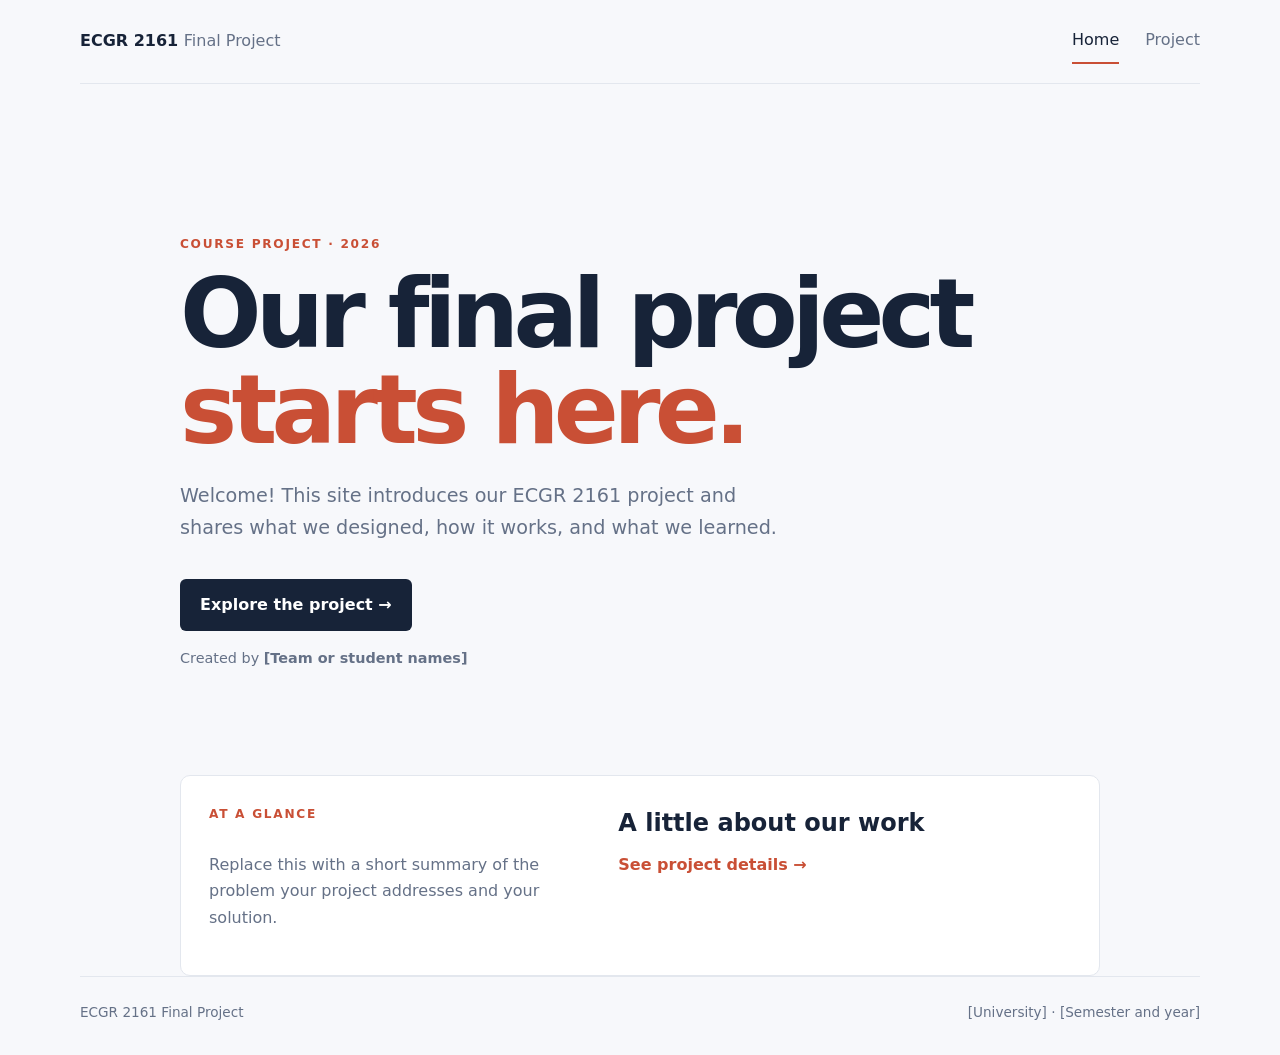
==== index.html @ 5900aa7a "Add two-page static project site template" ====
<!doctype html>
<html lang="en">
<head>
  <meta charset="utf-8">
  <meta name="viewport" content="width=device-width, initial-scale=1">
  <title>ECGR 2161 Final Project</title>
  <link rel="stylesheet" href="styles.css">
</head>
<body>
  <header><a class="brand" href="index.html">ECGR 2161 <span>Final Project</span></a><nav aria-label="Main navigation"><a aria-current="page" href="index.html">Home</a><a href="project.html">Project</a></nav></header>
  <main>
    <section class="hero"><p class="eyebrow">COURSE PROJECT · 2026</p><h1>Our final project<br><span>starts here.</span></h1><p class="intro">Welcome! This site introduces our ECGR 2161 project and shares what we designed, how it works, and what we learned.</p><a class="button" href="project.html">Explore the project →</a><p class="muted">Created by <strong>[Team or student names]</strong></p></section>
    <section class="summary"><p class="eyebrow">AT A GLANCE</p><h2>A little about our work</h2><p>Replace this with a short summary of the problem your project addresses and your solution.</p><a class="link" href="project.html">See project details →</a></section>
  </main>
  <footer>ECGR 2161 Final Project <span>[University] · [Semester and year]</span></footer>
</body>
</html>
---- styles.css ----
:root{font-family:Inter,ui-sans-serif,system-ui,-apple-system,"Segoe UI",sans-serif;color:#172338;background:#f7f8fb;line-height:1.65;--muted:#657187;--accent:#c94f35;--line:#e3e7ee}*{box-sizing:border-box}body{margin:0}a{color:inherit}header,footer{width:min(1120px,calc(100% - 48px));margin:auto}header{min-height:84px;display:flex;align-items:center;justify-content:space-between;gap:24px;border-bottom:1px solid var(--line)}.brand{font-weight:800;text-decoration:none}.brand span{color:var(--muted);font-weight:500}nav{display:flex;gap:26px}nav a{text-decoration:none;color:var(--muted);padding:8px 0}nav a:hover,nav a[aria-current=page]{color:#172338;border-bottom:2px solid var(--accent)}main{width:min(920px,calc(100% - 48px));margin:auto}.hero{padding:clamp(80px,14vw,150px) 0 90px}.eyebrow{color:var(--accent);font-size:.76rem;font-weight:800;letter-spacing:.14em}h1,h2,p{margin-top:0}h1{font-size:clamp(3rem,8vw,6rem);line-height:1;letter-spacing:-.06em;margin-bottom:22px}h1 span{color:var(--accent)}.intro{max-width:620px;color:var(--muted);font-size:1.2rem}.button{display:inline-block;margin:16px 0;padding:13px 20px;border-radius:6px;background:#172338;color:white;text-decoration:none;font-weight:700}.button:hover{background:var(--accent)}.muted{color:var(--muted);font-size:.9rem}.summary,article{padding:28px;border:1px solid var(--line);border-radius:10px;background:white}.summary{display:grid;grid-template-columns:1fr 1.2fr;gap:8px 32px}.summary .eyebrow,.summary h2{margin-bottom:0}.summary>p:nth-of-type(2){color:var(--muted)}.link{color:var(--accent);font-weight:750;text-decoration:none}.link:hover{text-decoration:underline}.project{padding:72px 0 96px}.heading{margin-bottom:42px}.heading h1{font-size:clamp(2.8rem,7vw,5rem)}.cards{display:grid;grid-template-columns:repeat(2,1fr);gap:18px}article{min-height:210px}article h2,.team h2{font-size:1.35rem;letter-spacing:-.03em}article p:last-child,.team p:last-child{color:var(--muted)}.team{margin:60px 0 30px}footer{display:flex;justify-content:space-between;gap:16px;padding:24px 0 32px;border-top:1px solid var(--line);color:var(--muted);font-size:.85rem}@media(max-width:640px){header,footer{width:calc(100% - 32px)}main{width:calc(100% - 32px)}.brand span{display:block;font-size:.82rem}nav{gap:16px}.summary,.cards{grid-template-columns:1fr}.summary{gap:12px}article{min-height:0}footer{flex-direction:column}}
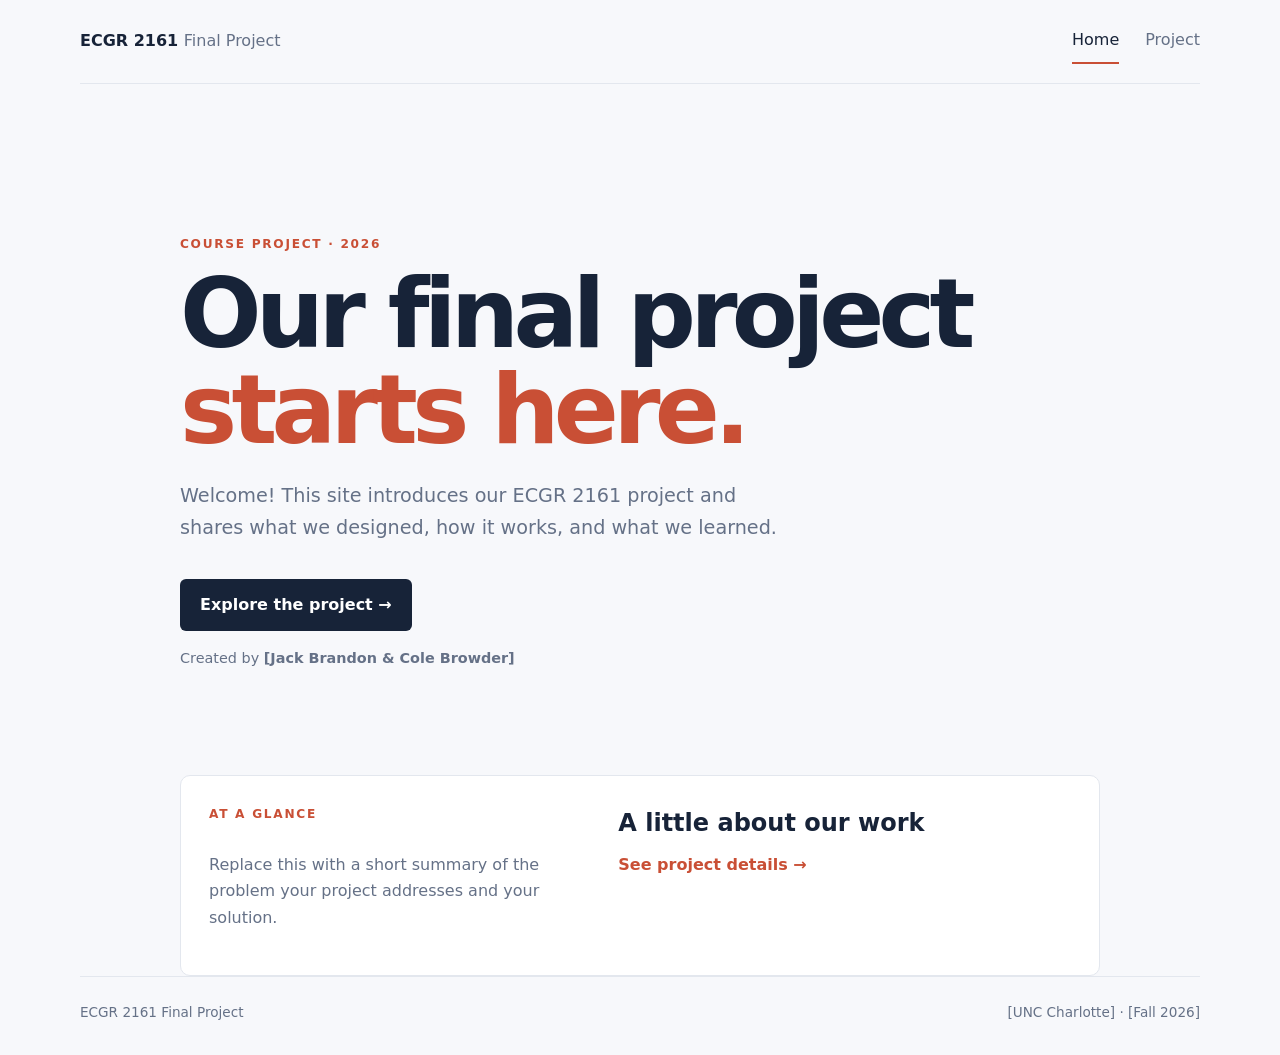
==== commit 0625c43e: "Update team names and footer in index.html Updated team names and footer details in the index.html f" ====
--- a/index.html
+++ b/index.html
@@ -9,9 +9,9 @@
 <body>
   <header><a class="brand" href="index.html">ECGR 2161 <span>Final Project</span></a><nav aria-label="Main navigation"><a aria-current="page" href="index.html">Home</a><a href="project.html">Project</a></nav></header>
   <main>
-    <section class="hero"><p class="eyebrow">COURSE PROJECT · 2026</p><h1>Our final project<br><span>starts here.</span></h1><p class="intro">Welcome! This site introduces our ECGR 2161 project and shares what we designed, how it works, and what we learned.</p><a class="button" href="project.html">Explore the project →</a><p class="muted">Created by <strong>[Team or student names]</strong></p></section>
+    <section class="hero"><p class="eyebrow">COURSE PROJECT · 2026</p><h1>Our final project<br><span>starts here.</span></h1><p class="intro">Welcome! This site introduces our ECGR 2161 project and shares what we designed, how it works, and what we learned.</p><a class="button" href="project.html">Explore the project →</a><p class="muted">Created by <strong>[Jack Brandon & Cole Browder]</strong></p></section>
     <section class="summary"><p class="eyebrow">AT A GLANCE</p><h2>A little about our work</h2><p>Replace this with a short summary of the problem your project addresses and your solution.</p><a class="link" href="project.html">See project details →</a></section>
   </main>
-  <footer>ECGR 2161 Final Project <span>[University] · [Semester and year]</span></footer>
+  <footer>ECGR 2161 Final Project <span>[UNC Charlotte] · [Fall 2026]</span></footer>
 </body>
 </html>
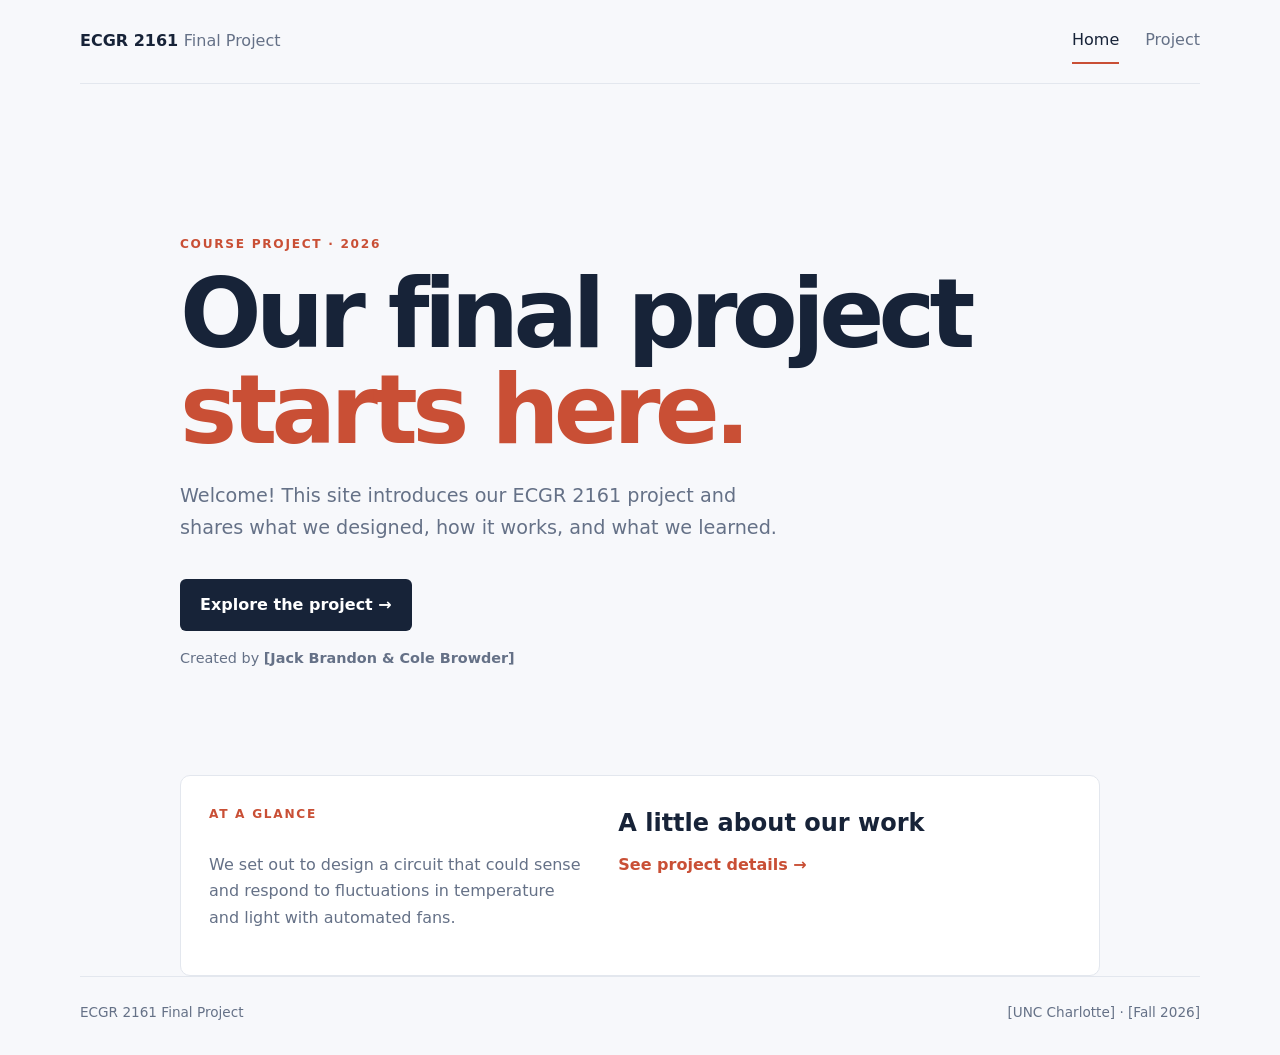
==== commit 69f0ae86: "Revise project summary in index.html Updated the summary section to provide a brief overview of the " ====
--- a/index.html
+++ b/index.html
@@ -10,7 +10,7 @@
   <header><a class="brand" href="index.html">ECGR 2161 <span>Final Project</span></a><nav aria-label="Main navigation"><a aria-current="page" href="index.html">Home</a><a href="project.html">Project</a></nav></header>
   <main>
     <section class="hero"><p class="eyebrow">COURSE PROJECT · 2026</p><h1>Our final project<br><span>starts here.</span></h1><p class="intro">Welcome! This site introduces our ECGR 2161 project and shares what we designed, how it works, and what we learned.</p><a class="button" href="project.html">Explore the project →</a><p class="muted">Created by <strong>[Jack Brandon & Cole Browder]</strong></p></section>
-    <section class="summary"><p class="eyebrow">AT A GLANCE</p><h2>A little about our work</h2><p>Replace this with a short summary of the problem your project addresses and your solution.</p><a class="link" href="project.html">See project details →</a></section>
+    <section class="summary"><p class="eyebrow">AT A GLANCE</p><h2>A little about our work</h2><p>We set out to design a circuit that could sense and respond to fluctuations in temperature and light with automated fans.</p><a class="link" href="project.html">See project details →</a></section>
   </main>
   <footer>ECGR 2161 Final Project <span>[UNC Charlotte] · [Fall 2026]</span></footer>
 </body>
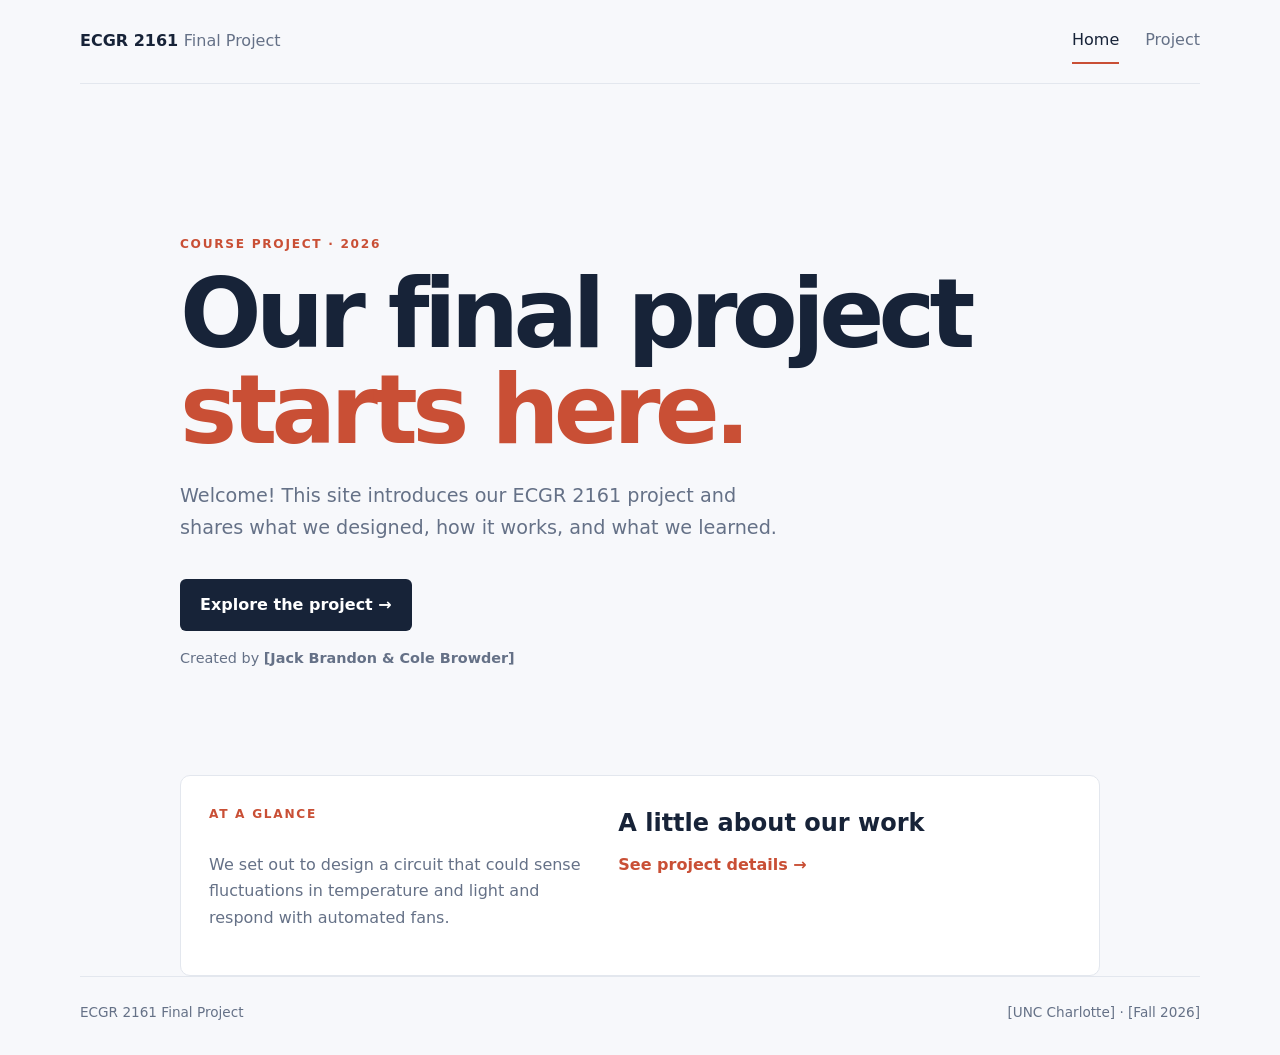
==== commit 11ef7b92: "Clarify project description in summary section Updated the summary section to clarify the project de" ====
--- a/index.html
+++ b/index.html
@@ -10,7 +10,7 @@
   <header><a class="brand" href="index.html">ECGR 2161 <span>Final Project</span></a><nav aria-label="Main navigation"><a aria-current="page" href="index.html">Home</a><a href="project.html">Project</a></nav></header>
   <main>
     <section class="hero"><p class="eyebrow">COURSE PROJECT · 2026</p><h1>Our final project<br><span>starts here.</span></h1><p class="intro">Welcome! This site introduces our ECGR 2161 project and shares what we designed, how it works, and what we learned.</p><a class="button" href="project.html">Explore the project →</a><p class="muted">Created by <strong>[Jack Brandon & Cole Browder]</strong></p></section>
-    <section class="summary"><p class="eyebrow">AT A GLANCE</p><h2>A little about our work</h2><p>We set out to design a circuit that could sense and respond to fluctuations in temperature and light with automated fans.</p><a class="link" href="project.html">See project details →</a></section>
+    <section class="summary"><p class="eyebrow">AT A GLANCE</p><h2>A little about our work</h2><p>We set out to design a circuit that could sense fluctuations in temperature and light and respond with automated fans.</p><a class="link" href="project.html">See project details →</a></section>
   </main>
   <footer>ECGR 2161 Final Project <span>[UNC Charlotte] · [Fall 2026]</span></footer>
 </body>
--- a/styles.css
+++ b/styles.css
@@ -1 +1 @@
-:root{font-family:Inter,ui-sans-serif,system-ui,-apple-system,"Segoe UI",sans-serif;color:#172338;background:#f7f8fb;line-height:1.65;--muted:#657187;--accent:#c94f35;--line:#e3e7ee}*{box-sizing:border-box}body{margin:0}a{color:inherit}header,footer{width:min(1120px,calc(100% - 48px));margin:auto}header{min-height:84px;display:flex;align-items:center;justify-content:space-between;gap:24px;border-bottom:1px solid var(--line)}.brand{font-weight:800;text-decoration:none}.brand span{color:var(--muted);font-weight:500}nav{display:flex;gap:26px}nav a{text-decoration:none;color:var(--muted);padding:8px 0}nav a:hover,nav a[aria-current=page]{color:#172338;border-bottom:2px solid var(--accent)}main{width:min(920px,calc(100% - 48px));margin:auto}.hero{padding:clamp(80px,14vw,150px) 0 90px}.eyebrow{color:var(--accent);font-size:.76rem;font-weight:800;letter-spacing:.14em}h1,h2,p{margin-top:0}h1{font-size:clamp(3rem,8vw,6rem);line-height:1;letter-spacing:-.06em;margin-bottom:22px}h1 span{color:var(--accent)}.intro{max-width:620px;color:var(--muted);font-size:1.2rem}.button{display:inline-block;margin:16px 0;padding:13px 20px;border-radius:6px;background:#172338;color:white;text-decoration:none;font-weight:700}.button:hover{background:var(--accent)}.muted{color:var(--muted);font-size:.9rem}.summary,article{padding:28px;border:1px solid var(--line);border-radius:10px;background:white}.summary{display:grid;grid-template-columns:1fr 1.2fr;gap:8px 32px}.summary .eyebrow,.summary h2{margin-bottom:0}.summary>p:nth-of-type(2){color:var(--muted)}.link{color:var(--accent);font-weight:750;text-decoration:none}.link:hover{text-decoration:underline}.project{padding:72px 0 96px}.heading{margin-bottom:42px}.heading h1{font-size:clamp(2.8rem,7vw,5rem)}.cards{display:grid;grid-template-columns:repeat(2,1fr);gap:18px}article{min-height:210px}article h2,.team h2{font-size:1.35rem;letter-spacing:-.03em}article p:last-child,.team p:last-child{color:var(--muted)}.team{margin:60px 0 30px}footer{display:flex;justify-content:space-between;gap:16px;padding:24px 0 32px;border-top:1px solid var(--line);color:var(--muted);font-size:.85rem}@media(max-width:640px){header,footer{width:calc(100% - 32px)}main{width:calc(100% - 32px)}.brand span{display:block;font-size:.82rem}nav{gap:16px}.summary,.cards{grid-template-columns:1fr}.summary{gap:12px}article{min-height:0}footer{flex-direction:column}}
+:root{font-family:Inter,ui-sans-serif,system-ui,-apple-system,"Segoe UI",sans-serif;color:#172338;background:#f7f8fb;line-height:1.65;--muted:#657187;--accent:#c94f35;--line:#e3e7ee}*{box-sizing:border-box}body{margin:0}a{color:inherit}header,footer{width:min(1120px,calc(100% - 48px));margin:auto}header{min-height:84px;display:flex;align-items:center;justify-content:space-between;gap:24px;border-bottom:1px solid var(--line)}.brand{font-weight:800;text-decoration:none}.brand span{color:var(--muted);font-weight:500}nav{display:flex;gap:26px}nav a{text-decoration:none;color:var(--muted);padding:8px 0}nav a:hover,nav a[aria-current="page"]{color:#172338;border-bottom:2px solid var(--accent)}main{width:min(920px,calc(100% - 48px));margin:auto}.hero{padding:clamp(80px,14vw,150px) 0 90px}.eyebrow{color:var(--accent);font-size:.76rem;font-weight:800;letter-spacing:.14em}h1,h2,p{margin-top:0}h1{font-size:clamp(3rem,8vw,6rem);line-height:1;letter-spacing:-.06em;margin-bottom:22px}h1 span{color:var(--accent)}.intro{max-width:620px;color:var(--muted);font-size:1.2rem}.button{display:inline-block;margin:16px 0;padding:13px 20px;border-radius:6px;background:#172338;color:white;text-decoration:none;font-weight:700}.button:hover{background:var(--accent)}.muted{color:var(--muted);font-size:.9rem}.summary,article{padding:28px;border:1px solid var(--line);border-radius:10px;background:white}.summary{display:grid;grid-template-columns:1fr 1.2fr;gap:8px 32px}.summary .eyebrow,.summary h2{margin-bottom:0}.summary>p:nth-of-type(2){color:var(--muted)}.link{color:var(--accent);font-weight:750;text-decoration:none}.link:hover{text-decoration:underline}.project{padding:72px 0 96px}.heading{margin-bottom:42px}.heading h1{font-size:clamp(2.8rem,7vw,5rem)}figure{margin:0}img{display:block;width:100%;height:auto;border-radius:8px;background:#edf0f5}.hero-photo,.wide-photo{margin:0 0 64px}.hero-photo img{aspect-ratio:16/8;object-fit:cover}.wide-photo img{aspect-ratio:16/7;object-fit:cover}.photo-row{display:grid;grid-template-columns:1fr 1fr;gap:18px;margin:0 0 64px}.photo-row img{aspect-ratio:4/3;object-fit:cover}.gallery{display:grid;grid-template-columns:repeat(3,1fr);gap:18px;margin:0 0 64px}.gallery img{aspect-ratio:4/3;object-fit:cover}.gallery figure{min-width:0}figcaption{padding-top:10px;color:var(--muted);font-size:.85rem;line-height:1.45}.detail-section{display:grid;grid-template-columns:minmax(180px,.75fr) minmax(0,1.8fr);gap:48px;padding:48px 0;border-top:1px solid var(--line)}.detail-heading h2{font-size:1.55rem;letter-spacing:-.03em}.detail-copy{min-width:0}.detail-copy p{font-size:1.02rem}.detail-copy h3{margin:28px 0 8px;font-size:1.08rem}.detail-copy ul{margin:8px 0 0;padding-left:20px}.team{margin:60px 0 30px}.team h2{font-size:1.35rem;letter-spacing:-.03em}.team p:last-child{color:var(--muted)}footer{display:flex;justify-content:space-between;gap:16px;padding:24px 0 32px;border-top:1px solid var(--line);color:var(--muted);font-size:.85rem}@media(max-width:640px){header,footer{width:calc(100% - 32px)}main{width:calc(100% - 32px)}.brand span{display:block;font-size:.82rem}nav{gap:16px}.summary,.detail-section{grid-template-columns:1fr}.detail-section{gap:8px;padding:36px 0}.photo-row,.gallery{grid-template-columns:1fr}.hero-photo,.wide-photo,.photo-row,.gallery{margin-bottom:44px}.hero-photo img{aspect-ratio:4/3}.wide-photo img{aspect-ratio:4/3}footer{flex-direction:column}}
